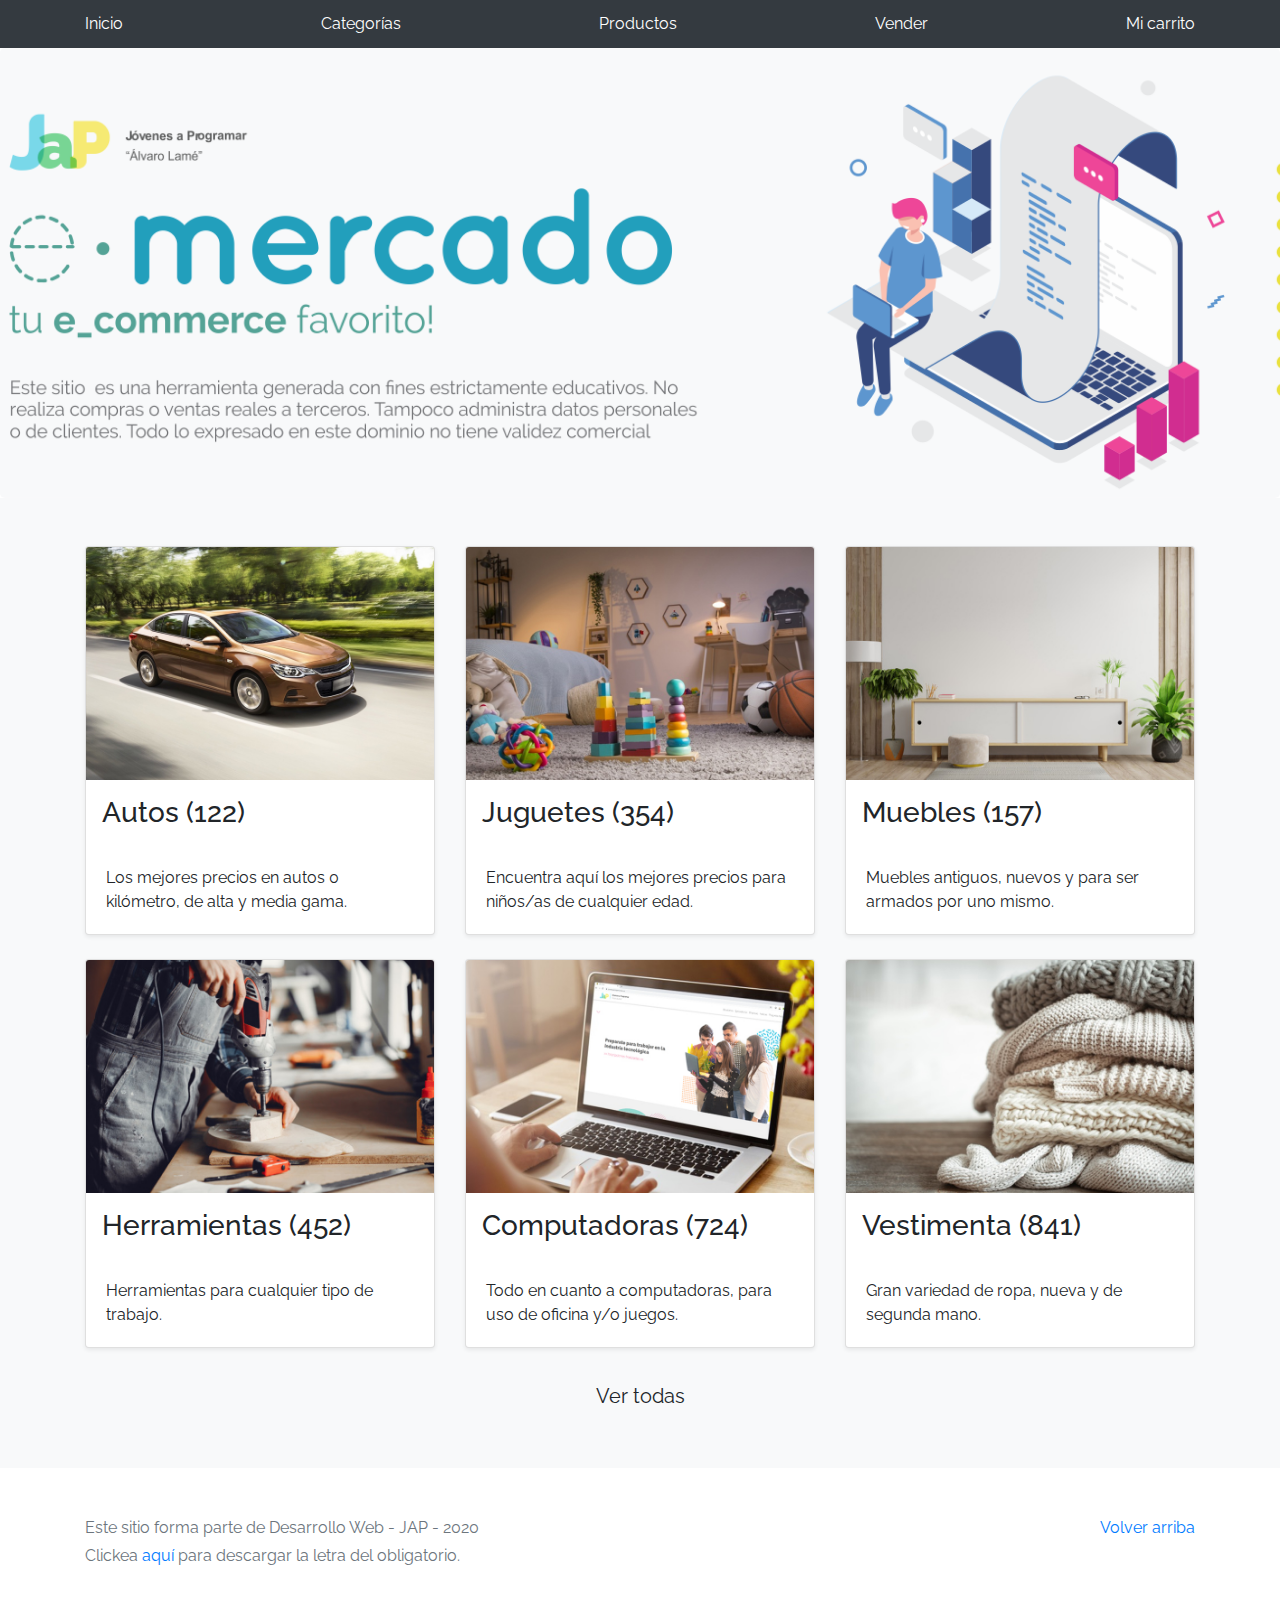
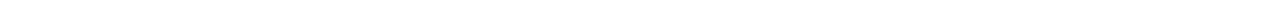
==== index.html @ 8e7b87f5 "Carga de archivos" ====
<!DOCTYPE html>
<!-- saved from url=(0049)https://getbootstrap.com/docs/4.3/examples/album/ -->
<html lang="en">
  <head>
    <meta http-equiv="Content-Type" content="text/html; charset=UTF-8">
    <meta name="viewport" content="width=device-width, initial-scale=1, shrink-to-fit=no">
    <meta name="description" content="">
    <title>eMercado - Todo lo que busques está aquí</title>

    <link rel="canonical" href="https://getbootstrap.com/docs/4.3/examples/album/">
    <link href="https://fonts.googleapis.com/css?family=Raleway:300,300i,400,400i,700,700i,900,900i" rel="stylesheet">
    <!-- Bootstrap core CSS -->
    <link href="css/bootstrap.min.css" rel="stylesheet">
    <link href="css/styles.css" rel="stylesheet">
  </head>
  <body>
    <nav class="site-header sticky-top py-1 bg-dark">
      <div class="container d-flex flex-column flex-md-row justify-content-between">
        <a class="py-2 d-none d-md-inline-block" href="index.html">Inicio</a>
        <a class="py-2 d-none d-md-inline-block" href="categories.html">Categorías</a>
        <a class="py-2 d-none d-md-inline-block" href="products.html">Productos</a>
        <a class="py-2 d-none d-md-inline-block" href="sell.html">Vender</a>
        <a class="py-2 d-none d-md-inline-block" href="cart.html">Mi carrito</a>
      </div>
    </nav>
    <main role="main">
      <section class="jumbotron text-center">
        <div class="m-5">
          <h1></h1>
        </div>
      </section>
      <div class="album py-5 bg-light">
        <div class="container">
          <div class="row">
            <div class="col-md-4">
              <a href="categories.html" class="card mb-4 shadow-sm custom-card">
                <img class="bd-placeholder-img card-img-top"  src="img/cat1.jpg">
                <h3 class="m-3">Autos (122)</h3>
                <div class="card-body">
                  <p class="card-text">Los mejores precios en autos 0 kilómetro, de alta y media gama.</p>
                </div>
              </a>
            </div>
            <div class="col-md-4">
                <a href="categories.html" class="card mb-4 shadow-sm custom-card">
                  <img class="bd-placeholder-img card-img-top" src="img/cat2.jpg">
                  <h3 class="m-3">Juguetes (354)</h3>
                  <div class="card-body">
                    <p class="card-text">Encuentra aquí los mejores precios para niños/as de cualquier edad.</p>
                  </div>
                </a>
            </div>
            <div class="col-md-4">
                <a href="categories.html" class="card mb-4 shadow-sm custom-card">
                  <img class="bd-placeholder-img card-img-top" src="img/cat3.jpg">
                  <h3 class="m-3">Muebles (157)</h3>
                  <div class="card-body">
                    <p class="card-text">Muebles antiguos, nuevos y para ser armados por uno mismo.</p>
                  </div>
                </a>
            </div>
            <div class="col-md-4">
                <a href="categories.html" class="card mb-4 shadow-sm custom-card">
                  <img class="bd-placeholder-img card-img-top" src="img/cat4.jpg">
                  <h3 class="m-3">Herramientas (452)</h3>
                  <div class="card-body">
                    <p class="card-text">Herramientas para cualquier tipo de trabajo.</p>
                  </div>
                </a>
            </div>
            <div class="col-md-4">
                <a href="categories.html" class="card mb-4 shadow-sm custom-card">
                  <img class="bd-placeholder-img card-img-top" src="img/cat5.jpg">
                  <h3 class="m-3">Computadoras (724)</h3>
                  <div class="card-body">
                    <p class="card-text">Todo en cuanto a computadoras, para uso de oficina y/o juegos.</p>
                  </div>
                </a>
            </div>
            <div class="col-md-4">
                <a href="categories.html" class="card mb-4 shadow-sm custom-card">
                  <img class="bd-placeholder-img card-img-top" src="img/cat6.jpg">
                  <h3 class="m-3">Vestimenta (841)</h3>
                  <div class="card-body">
                    <p class="card-text">Gran variedad de ropa, nueva y de segunda mano.</p>
                  </div>
                </a>
            </div>
          </div>
          <div class="row">
              <a type="button" class="btn btn-light btn-lg btn-block" href="categories.html">Ver todas</a>
          </div>
        </div>
      </div>
    </main>
    <footer class="text-muted">
      <div class="container">
        <p class="float-right">
          <a href="#">Volver arriba</a>
        </p>
        <p>Este sitio forma parte de Desarrollo Web - JAP - 2020</p>
        <p>Clickea <a target="_blank" href="Letra.pdf">aquí</a> para descargar la letra del obligatorio.</p>
      </div>
    </footer>
    <script src="js/jquery-3.4.1.min.js"></script>
    <script src="js/bootstrap.bundle.min.js"></script>
    <script src="js/init.js"></script>
  </body>
</html>
---- css/styles.css ----
.jumbotron, .card-body, .container, .site-header{
    font-family: 'Raleway', serif !important;
}

.jumbotron .display-4{
    font-weight: bold;
}

.jumbotron {
  height: 50vh;
  padding: 5em inherit;
  margin-bottom: 0;
  background-color: #53C0FB;
  background: url('../img/cover_back.png');
  background-size: cover;
  background-position: center;
  background-repeat: no-repeat;
  color: black;
  font-weight: bold;
}

@media (min-width: 768px) {
  .jumbotron {
    padding-top: 6rem;
    padding-bottom: 6rem;
  }
}

.jumbotron p:last-child {
  margin-bottom: 0;
}

.jumbotron-heading {
  font-weight: 300;
}

.jumbotron .container {
  max-width: 40rem;
  background-color: rgba(255, 255, 255, 0.5);
  border-radius: 10px;
  text-shadow: 1px 1px 2px grey;
}

.jumbotron .lead{
  font-size: 38px;
}

footer {
  padding-top: 3rem;
  padding-bottom: 3rem;
}

footer p {
  margin-bottom: .25rem;
}

.site-header a {
  color: white;
  transition: ease-in-out color .15s;
}

.light-text {
  color: white;
}

.site-header .dropdown-menu a {
  color: black;
}

.dropzone{
  border: 2px dashed #0087F7;
  border-radius: 5px;
  background: white;
}

.alert{
  position: fixed;
  top:80px;
  width: 50%;
  left: 50%;
  transform: translate(-50%, 0);
}

.lds-ring {
  display: inline-block;
  position: relative;
  width: 64px;
  height: 64px;
  top:50%;
  left: 50%;
}
.lds-ring div {
  box-sizing: border-box;
  display: block;
  position: absolute;
  width: 51px;
  height: 51px;
  margin: 6px;
  border: 6px solid #fff;
  border-radius: 50%;
  animation: lds-ring 1.2s cubic-bezier(0.5, 0, 0.5, 1) infinite;
  border-color: #fff transparent transparent transparent;
}
.lds-ring div:nth-child(1) {
  animation-delay: -0.45s;
}
.lds-ring div:nth-child(2) {
  animation-delay: -0.3s;
}
.lds-ring div:nth-child(3) {
  animation-delay: -0.15s;
}
@keyframes lds-ring {
  0% {
    transform: rotate(0deg);
  }
  100% {
    transform: rotate(360deg);
  }
}

#spinner-wrapper{
  position: fixed;
  background-color: rgba(0,0,0,0.5);
  width:100%;
  height: 100%;
  top:0;
  left:0;
  z-index: 1021;
  display: none;
}

a.custom-card,
a.custom-card:hover {
  color: inherit;
  text-decoration: inherit;
}

.checked {
  color: orange;
}
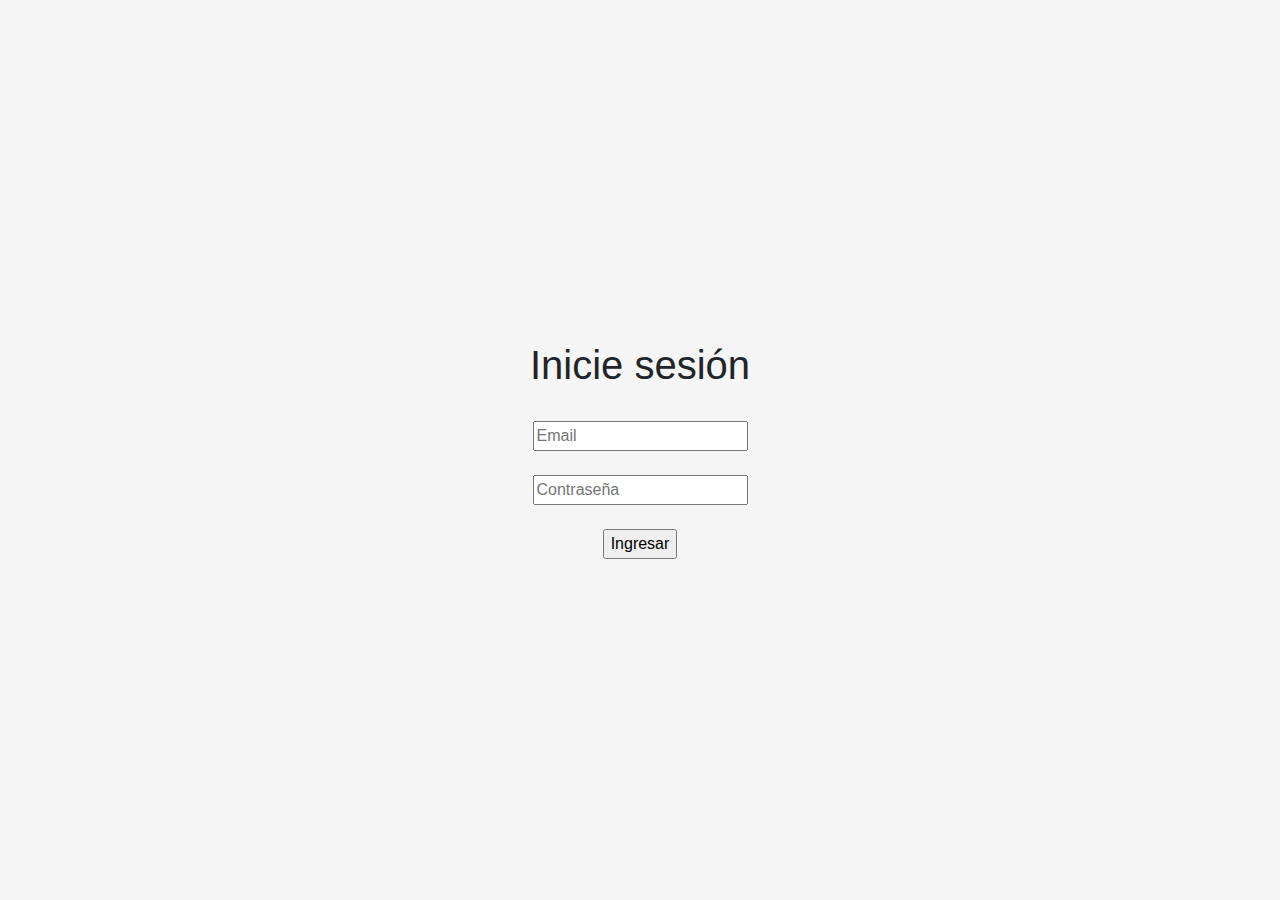
==== commit 825387e9: "edicion1" ====
--- a/index.html
+++ b/index.html
@@ -6,21 +6,33 @@
     <meta name="viewport" content="width=device-width, initial-scale=1, shrink-to-fit=no">
     <meta name="description" content="">
     <title>eMercado - Todo lo que busques está aquí</title>
-
+    
     <link rel="canonical" href="https://getbootstrap.com/docs/4.3/examples/album/">
     <link href="https://fonts.googleapis.com/css?family=Raleway:300,300i,400,400i,700,700i,900,900i" rel="stylesheet">
     <!-- Bootstrap core CSS -->
     <link href="css/bootstrap.min.css" rel="stylesheet">
     <link href="css/styles.css" rel="stylesheet">
+    
   </head>
   <body>
-    <nav class="site-header sticky-top py-1 bg-dark">
-      <div class="container d-flex flex-column flex-md-row justify-content-between">
+    <nav class="site-header sticky-top py-1 bg-dark" id="bloque">
+      <div  id="barra" class="container d-flex flex-column flex-md-row justify-content-between">
         <a class="py-2 d-none d-md-inline-block" href="index.html">Inicio</a>
         <a class="py-2 d-none d-md-inline-block" href="categories.html">Categorías</a>
         <a class="py-2 d-none d-md-inline-block" href="products.html">Productos</a>
         <a class="py-2 d-none d-md-inline-block" href="sell.html">Vender</a>
         <a class="py-2 d-none d-md-inline-block" href="cart.html">Mi carrito</a>
+        <a class="py-2 d-none d-md-inline-block" href="my-profile.html" id="email" ></a> 
+
+      <!--   <a class="btn btn-secondary dropdown-toggle" href="#" role="button" id="email" data-toggle="dropdown" aria-haspopup="true" aria-expanded="false">
+        
+        </a>
+          <div class="dropdown-menu" aria-labelledby="dropdownMenuLink">
+            <a class="dropdown-item" href="my-profile.html">Mi perfil</a>
+            <a class="dropdown-item" href="cart.html">Mi carrito</a>
+            <a class="dropdown-item" href="login.html">Cerrar sesión</a>-->
+        
+      </div>
       </div>
     </nav>
     <main role="main">
@@ -93,17 +105,18 @@
         </div>
       </div>
     </main>
+    <script src="js/jquery-3.4.1.min.js"></script>
+    <script src="js/bootstrap.bundle.min.js"></script>
+    <script src="js/init.js"></script>
+    
+    
+
     <footer class="text-muted">
       <div class="container">
         <p class="float-right">
           <a href="#">Volver arriba</a>
         </p>
-        <p>Este sitio forma parte de Desarrollo Web - JAP - 2020</p>
-        <p>Clickea <a target="_blank" href="Letra.pdf">aquí</a> para descargar la letra del obligatorio.</p>
       </div>
     </footer>
-    <script src="js/jquery-3.4.1.min.js"></script>
-    <script src="js/bootstrap.bundle.min.js"></script>
-    <script src="js/init.js"></script>
   </body>
 </html>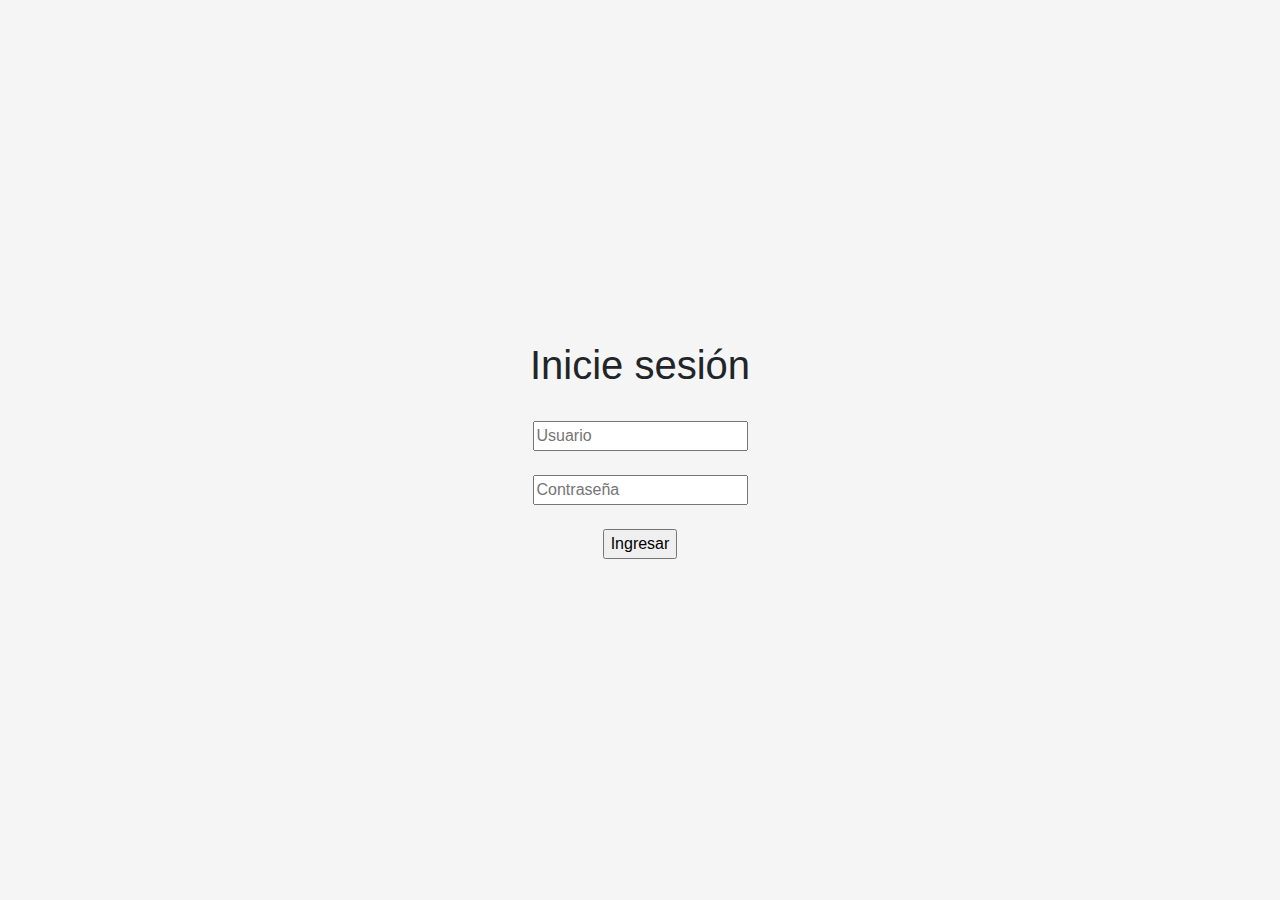
==== commit 9001f64a: "kloponsia" ====
--- a/index.html
+++ b/index.html
@@ -13,6 +13,7 @@
     <link href="css/bootstrap.min.css" rel="stylesheet">
     <link href="css/styles.css" rel="stylesheet">
     
+    <meta name="viewport" content="width=device-width, initial-scale=1.0">
   </head>
   <body>
     <nav class="site-header sticky-top py-1 bg-dark" id="bloque">
@@ -21,18 +22,13 @@
         <a class="py-2 d-none d-md-inline-block" href="categories.html">Categorías</a>
         <a class="py-2 d-none d-md-inline-block" href="products.html">Productos</a>
         <a class="py-2 d-none d-md-inline-block" href="sell.html">Vender</a>
-        <a class="py-2 d-none d-md-inline-block" href="cart.html">Mi carrito</a>
-        <a class="py-2 d-none d-md-inline-block" href="my-profile.html" id="email" ></a> 
-
-      <!--   <a class="btn btn-secondary dropdown-toggle" href="#" role="button" id="email" data-toggle="dropdown" aria-haspopup="true" aria-expanded="false">
-        
+        <a class="btn btn-secondary dropdown-toggle" href="#" role="button" id="usuario" data-toggle="dropdown" aria-haspopup="true" aria-expanded="false">
         </a>
           <div class="dropdown-menu" aria-labelledby="dropdownMenuLink">
             <a class="dropdown-item" href="my-profile.html">Mi perfil</a>
             <a class="dropdown-item" href="cart.html">Mi carrito</a>
-            <a class="dropdown-item" href="login.html">Cerrar sesión</a>-->
-        
-      </div>
+            <a class="dropdown-item" href="login.html" onclick="localStorage.clear();" >Cerrar sesión</a>
+        </div>
       </div>
     </nav>
     <main role="main">
--- a/css/styles.css
+++ b/css/styles.css
@@ -138,4 +138,16 @@
 
 .checked {
   color: orange;
+}
+
+.btop{
+  border: none;
+  color: white;
+  padding: 15px 32px;
+  text-align: center;
+  text-decoration: none;
+  display: inline-block;
+  font-size: 16px;
+  margin: 4px 2px;
+  cursor: pointer;
 }